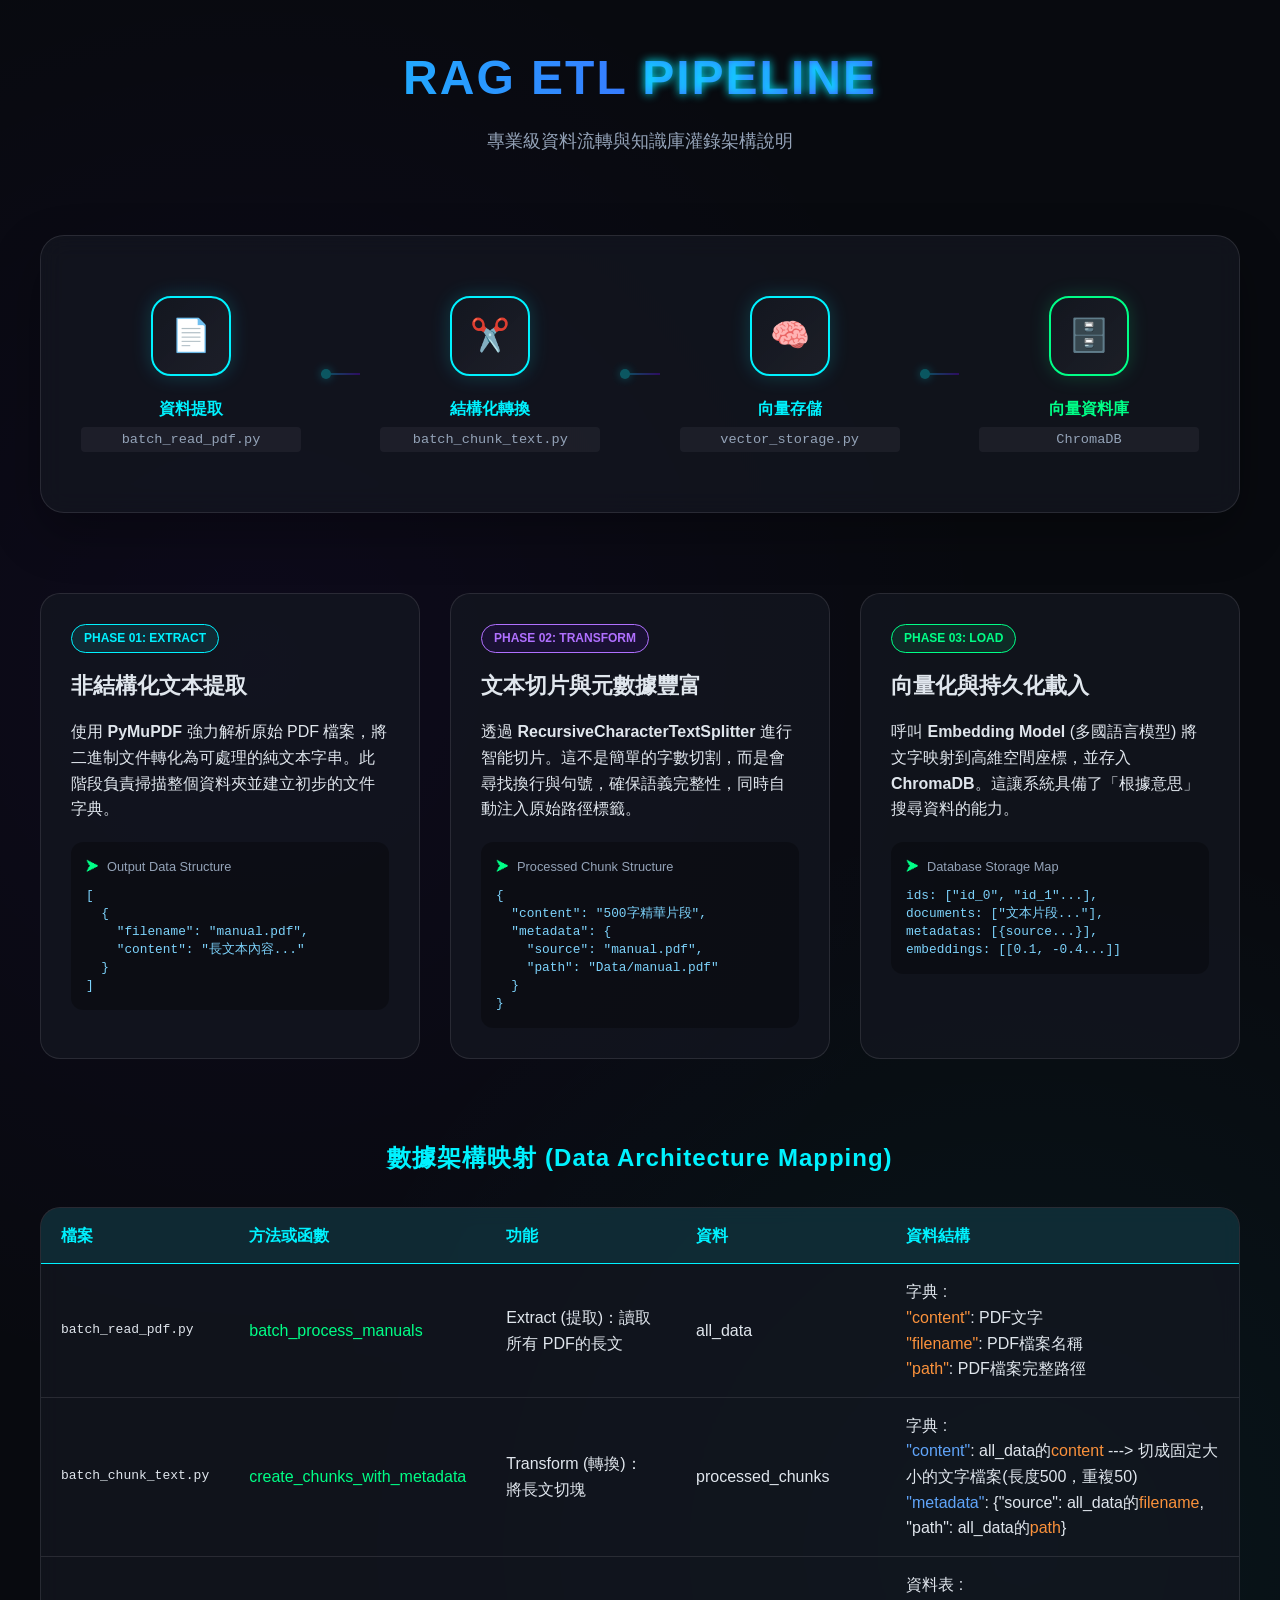
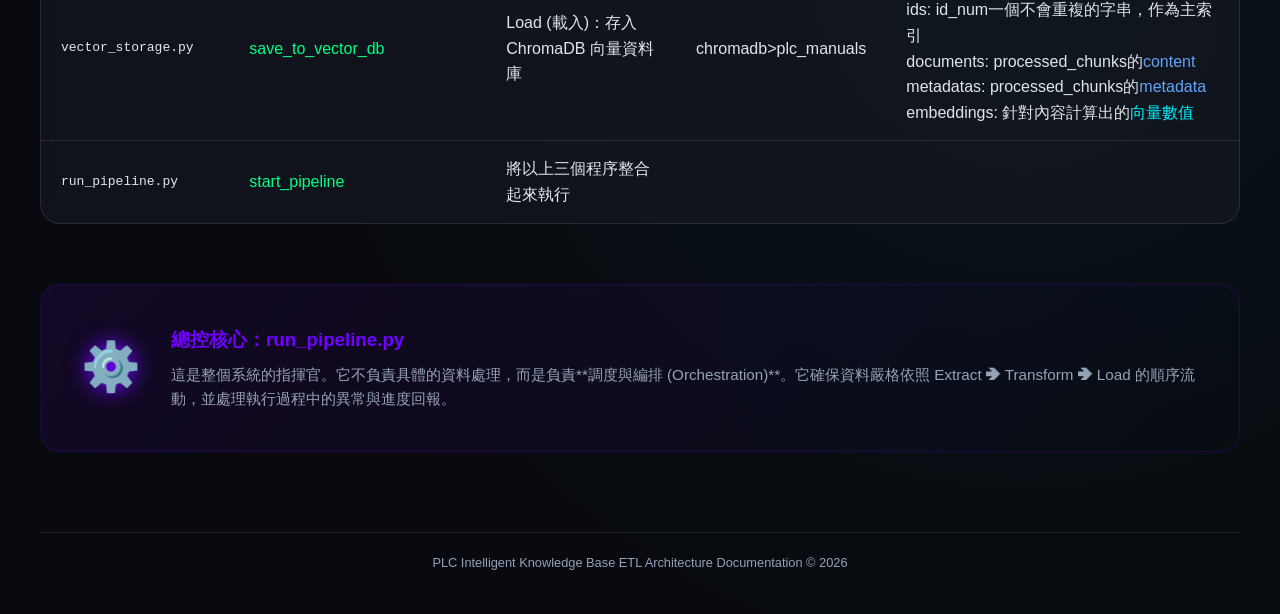
==== RAG_ETL/ETL_FlowChart.html @ bb7643c4 "feat: implement RAG ETL pipeline architecture with automated project launcher and dashboard visualiz" ====
<!DOCTYPE html>
<html lang="zh-TW">
<head>
    <meta charset="UTF-8">
    <meta name="viewport" content="width=device-width, initial-scale=1.0">
    <title>RAG_ETL 專業資料流水線架構圖</title>
    <style>
        :root {
            --bg-color: #080a0f;
            --card-bg: rgba(20, 24, 33, 0.7);
            --primary: #00f2ff;
            --secondary: #7000ff;
            --accent: #00ff87;
            --text-main: #e0e6ed;
            --text-dim: #94a3b8;
            --border: rgba(255, 255, 255, 0.1);
        }

        * {
            margin: 0;
            padding: 0;
            box-sizing: border-box;
            font-family: 'Segoe UI', 'PingFang TC', 'Microsoft JhengHei', sans-serif;
        }

        body {
            background-color: var(--bg-color);
            background-image: 
                radial-gradient(circle at 20% 30%, rgba(112, 0, 255, 0.05) 0%, transparent 40%),
                radial-gradient(circle at 80% 70%, rgba(0, 242, 255, 0.05) 0%, transparent 40%);
            color: var(--text-main);
            line-height: 1.6;
            overflow-x: hidden;
            padding: 40px 20px;
        }

        .container {
            max-width: 1200px;
            margin: 0 auto;
        }

        header {
            text-align: center;
            margin-bottom: 80px;
            animation: fadeInDown 0.8s ease-out;
        }

        h1 {
            font-size: 3rem;
            background: linear-gradient(to right, var(--primary), var(--secondary));
            -webkit-background-clip: text;
            -webkit-text-fill-color: transparent;
            margin-bottom: 10px;
            letter-spacing: 2px;
            text-transform: uppercase;
        }

        .subtitle {
            color: var(--text-dim);
            font-size: 1.1rem;
        }

        /* --- 動態流程圖區域 --- */
        .flow-visualizer {
            background: var(--card-bg);
            border: 1px solid var(--border);
            border-radius: 24px;
            padding: 60px 40px;
            backdrop-filter: blur(12px);
            margin-bottom: 80px;
            box-shadow: 0 20px 50px rgba(0, 0, 0, 0.3);
            position: relative;
            overflow: hidden;
        }

        .pipeline-track {
            display: flex;
            justify-content: space-between;
            align-items: center;
            position: relative;
            z-index: 2;
        }

        .node {
            width: 220px;
            text-align: center;
            position: relative;
            transition: transform 0.3s ease;
        }

        .node:hover {
            transform: translateY(-5px);
        }

        .icon-box {
            width: 80px;
            height: 80px;
            background: linear-gradient(135deg, var(--card-bg), rgba(255,255,255,0.05));
            border: 2px solid var(--primary);
            border-radius: 20px;
            margin: 0 auto 20px;
            display: flex;
            align-items: center;
            justify-content: center;
            font-size: 2rem;
            box-shadow: 0 0 20px rgba(0, 242, 255, 0.2);
        }

        .node-title {
            font-weight: bold;
            color: var(--primary);
            margin-bottom: 5px;
        }

        .node-file {
            font-family: 'Consolas', monospace;
            font-size: 0.85rem;
            color: var(--text-dim);
            background: rgba(255, 255, 255, 0.05);
            padding: 2px 8px;
            border-radius: 4px;
        }

        /* 連接線動畫 */
        .connector {
            flex-grow: 1;
            height: 2px;
            background: linear-gradient(to right, var(--primary), var(--secondary));
            position: relative;
            margin: 0 20px;
            opacity: 0.3;
        }

        .connector::after {
            content: '';
            position: absolute;
            top: -4px;
            left: 0;
            width: 10px;
            height: 10px;
            background: var(--primary);
            border-radius: 50%;
            box-shadow: 0 0 10px var(--primary);
            animation: flowMove 2s infinite linear;
        }

        /* --- 詳細說明卡片 --- */
        .details-grid {
            display: grid;
            grid-template-columns: repeat(auto-fit, minmax(350px, 1fr));
            gap: 30px;
        }

        .detail-card {
            background: var(--card-bg);
            border: 1px solid var(--border);
            border-radius: 20px;
            padding: 30px;
            transition: all 0.3s ease;
        }

        .detail-card:hover {
            border-color: var(--primary);
            box-shadow: 0 10px 30px rgba(0, 242, 255, 0.1);
        }

        .phase-tag {
            display: inline-block;
            padding: 4px 12px;
            border-radius: 50px;
            font-size: 0.75rem;
            font-weight: bold;
            margin-bottom: 15px;
            text-transform: uppercase;
        }

        .tag-extract { background: rgba(0, 242, 255, 0.1); color: var(--primary); border: 1px solid var(--primary); }
        .tag-transform { background: rgba(112, 0, 255, 0.1); color: #b070ff; border: 1px solid #b070ff; }
        .tag-load { background: rgba(0, 255, 135, 0.1); color: var(--accent); border: 1px solid var(--accent); }

        .card-h3 {
            font-size: 1.4rem;
            margin-bottom: 15px;
        }

        .data-schema {
            background: rgba(0, 0, 0, 0.3);
            border-radius: 12px;
            padding: 15px;
            margin-top: 20px;
        }

        .schema-title {
            font-size: 0.8rem;
            color: var(--text-dim);
            margin-bottom: 10px;
            display: flex;
            align-items: center;
        }

        .schema-title::before {
            content: '➤';
            margin-right: 8px;
            color: var(--accent);
        }

        .code-preview {
            font-family: 'Consolas', monospace;
            font-size: 0.8rem;
            color: #7dd3fc;
            line-height: 1.4;
        }

        /* --- 總控中心區塊 --- */
        .orchestrator {
            margin-top: 60px;
            padding: 40px;
            background: linear-gradient(135deg, rgba(112, 0, 255, 0.1), transparent);
            border: 1px solid rgba(112, 0, 255, 0.2);
            border-radius: 20px;
            display: flex;
            align-items: center;
            gap: 30px;
        }

        .brain-icon {
            font-size: 3rem;
            filter: drop-shadow(0 0 10px var(--secondary));
        }

        /* 動畫定義 */
        @keyframes flowMove {
            0% { left: 0; opacity: 0; }
            50% { opacity: 1; }
            100% { left: 100%; opacity: 0; }
        }

        @keyframes fadeInDown {
            from { opacity: 0; transform: translateY(-30px); }
            to { opacity: 1; transform: translateY(0); }
        }

        .glow-text {
            text-shadow: 0 0 10px var(--primary);
        }

        @media (max-width: 900px) {
            .pipeline-track {
                flex-direction: column;
                gap: 40px;
            }
            .connector {
                width: 2px;
                height: 40px;
                margin: 10px 0;
            }
            .connector::after {
                animation: flowMoveVertical 2s infinite linear;
            }
        }

        @keyframes flowMoveVertical {
            0% { top: 0; opacity: 0; }
            50% { opacity: 1; }
            100% { top: 100%; opacity: 0; }
        }
    </style>
</head>
<body>

<div class="container">
    <header>
        <h1>RAG ETL <span class="glow-text">Pipeline</span></h1>
        <p class="subtitle">專業級資料流轉與知識庫灌錄架構說明</p>
    </header>

    <!-- 視覺化流程圖 -->
    <div class="flow-visualizer">
        <div class="pipeline-track">
            <div class="node">
                <div class="icon-box">📄</div>
                <div class="node-title">資料提取</div>
                <div class="node-file">batch_read_pdf.py</div>
            </div>

            <div class="connector"></div>

            <div class="node">
                <div class="icon-box">✂️</div>
                <div class="node-title">結構化轉換</div>
                <div class="node-file">batch_chunk_text.py</div>
            </div>

            <div class="connector"></div>

            <div class="node">
                <div class="icon-box">🧠</div>
                <div class="node-title">向量存儲</div>
                <div class="node-file">vector_storage.py</div>
            </div>

            <div class="connector"></div>

            <div class="node" style="border-color: var(--accent);">
                <div class="icon-box" style="border-color: var(--accent); box-shadow: 0 0 20px rgba(0, 255, 135, 0.2);">🗄️</div>
                <div class="node-title" style="color: var(--accent);">向量資料庫</div>
                <div class="node-file">ChromaDB</div>
            </div>
        </div>
    </div>

    <!-- 詳細說明網格 -->
    <div class="details-grid">
        <!-- Card 1 -->
        <div class="detail-card">
            <span class="phase-tag tag-extract">Phase 01: Extract</span>
            <h3 class="card-h3">非結構化文本提取</h3>
            <p>使用 <b>PyMuPDF</b> 強力解析原始 PDF 檔案，將二進制文件轉化為可處理的純文本字串。此階段負責掃描整個資料夾並建立初步的文件字典。</p>
            <div class="data-schema">
                <div class="schema-title">Output Data Structure</div>
                <div class="code-preview">
                    [<br>
                    &nbsp;&nbsp;{<br>
                    &nbsp;&nbsp;&nbsp;&nbsp;"filename": "manual.pdf",<br>
                    &nbsp;&nbsp;&nbsp;&nbsp;"content": "長文本內容..."<br>
                    &nbsp;&nbsp;}<br>
                    ]
                </div>
            </div>
        </div>

        <!-- Card 2 -->
        <div class="detail-card">
            <span class="phase-tag tag-transform">Phase 02: Transform</span>
            <h3 class="card-h3">文本切片與元數據豐富</h3>
            <p>透過 <b>RecursiveCharacterTextSplitter</b> 進行智能切片。這不是簡單的字數切割，而是會尋找換行與句號，確保語義完整性，同時自動注入原始路徑標籤。</p>
            <div class="data-schema">
                <div class="schema-title">Processed Chunk Structure</div>
                <div class="code-preview">
                    {<br>
                    &nbsp;&nbsp;"content": "500字精華片段",<br>
                    &nbsp;&nbsp;"metadata": {<br>
                    &nbsp;&nbsp;&nbsp;&nbsp;"source": "manual.pdf",<br>
                    &nbsp;&nbsp;&nbsp;&nbsp;"path": "Data/manual.pdf"<br>
                    &nbsp;&nbsp;}<br>
                    }
                </div>
            </div>
        </div>

        <!-- Card 3 -->
        <div class="detail-card">
            <span class="phase-tag tag-load">Phase 03: Load</span>
            <h3 class="card-h3">向量化與持久化載入</h3>
            <p>呼叫 <b>Embedding Model</b> (多國語言模型) 將文字映射到高維空間座標，並存入 <b>ChromaDB</b>。這讓系統具備了「根據意思」搜尋資料的能力。</p>
            <div class="data-schema">
                <div class="schema-title">Database Storage Map</div>
                <div class="code-preview">
                    ids: ["id_0", "id_1"...],<br>
                    documents: ["文本片段..."],<br>
                    metadatas: [{source...}],<br>
                    embeddings: [[0.1, -0.4...]]

                </div>
            </div>
        </div>
    </div>

    <!-- 數據架構映射表 -->
    <div class="mapping-section" style="margin-top: 80px;">
        <h2 style="color: var(--primary); margin-bottom: 30px; text-align: center; letter-spacing: 1px;">數據架構映射 (Data Architecture Mapping)</h2>
        <div class="table-container" style="background: var(--card-bg); border: 1px solid var(--border); border-radius: 20px; overflow-x: auto; backdrop-filter: blur(10px);">
            <table style="width: 100%; border-collapse: collapse; text-align: left; min-width: 1000px;">
                <thead>
                    <tr style="background: rgba(0, 242, 255, 0.1); border-bottom: 1px solid var(--primary);">
                        <th style="padding: 15px 20px; color: var(--primary); width: 10%;">檔案</th>
                        <th style="padding: 15px 20px; color: var(--primary); width: 20%;">方法或函數</th>
                        <th style="padding: 15px 20px; color: var(--primary); width: 20%;">功能</th>
                        <th style="padding: 15px 20px; color: var(--primary); width: 10%;">資料</th>
                        <th style="padding: 15px 20px; color: var(--primary); width: 40%;">資料結構</th>
                    </tr>
                </thead>
                <tbody>
                    <tr style="border-bottom: 1px solid var(--border); transition: background 0.3s;" onmouseover="this.style.background='rgba(255,255,255,0.03)'" onmouseout="this.style.background='transparent'">
                        <td style="padding: 15px 20px; font-family: monospace;">batch_read_pdf.py</td>
                        <td style="padding: 15px 20px; color: var(--accent);">batch_process_manuals</td>
                        <td style="padding: 15px 20px;">Extract (提取)：讀取所有 PDF的長文</td>
                        <td style="padding: 15px 20px;">all_data</td>
                        <td style="padding: 15px 20px; line-height: 1.6;">
                            字典 :<br>
                            <span style="color: #fb923c;">"content"</span>: PDF文字<br>
                            <span style="color: #fb923c;">"filename"</span>: PDF檔案名稱<br>
                            <span style="color: #fb923c;">"path"</span>: PDF檔案完整路徑
                        </td>
                    </tr>
                    <tr style="border-bottom: 1px solid var(--border); transition: background 0.3s;" onmouseover="this.style.background='rgba(255,255,255,0.03)'" onmouseout="this.style.background='transparent'">
                        <td style="padding: 15px 20px; font-family: monospace;">batch_chunk_text.py</td>
                        <td style="padding: 15px 20px; color: var(--accent);">create_chunks_with_metadata</td>
                        <td style="padding: 15px 20px;">Transform (轉換)：將長文切塊</td>
                        <td style="padding: 15px 20px;">processed_chunks</td>
                        <td style="padding: 15px 20px; line-height: 1.6;">
                            字典 :<br>
                            <span style="color: #60a5fa;">"content"</span>: all_data的<span style="color: #fb923c;">content</span> ---&gt; 切成固定大小的文字檔案(長度500，重複50)<br>
                            <span style="color: #60a5fa;">"metadata"</span>: {"source": all_data的<span style="color: #fb923c;">filename</span>, "path": all_data的<span style="color: #fb923c;">path</span>}
                        </td>
                    </tr>
                    <tr style="border-bottom: 1px solid var(--border); transition: background 0.3s;" onmouseover="this.style.background='rgba(255,255,255,0.03)'" onmouseout="this.style.background='transparent'">
                        <td style="padding: 15px 20px; font-family: monospace;">vector_storage.py</td>
                        <td style="padding: 15px 20px; color: var(--accent);">save_to_vector_db</td>
                        <td style="padding: 15px 20px;">Load (載入)：存入 ChromaDB 向量資料庫</td>
                        <td style="padding: 15px 20px;">chromadb&gt;plc_manuals</td>
                        <td style="padding: 15px 20px; line-height: 1.6;">
                            資料表 :<br>
                            ids: id_num一個不會重複的字串，作為主索引<br>
                            documents: processed_chunks的<span style="color: #60a5fa;">content</span><br>
                            metadatas: processed_chunks的<span style="color: #60a5fa;">metadata</span><br>
                            embeddings: 針對內容計算出的<span style="color: #00f2ff;">向量數值</span>

                        </td>
                    </tr>

                    <tr style="transition: background 0.3s;" onmouseover="this.style.background='rgba(255,255,255,0.03)'" onmouseout="this.style.background='transparent'">
                        <td style="padding: 15px 20px; font-family: monospace;">run_pipeline.py</td>
                        <td style="padding: 15px 20px; color: var(--accent);">start_pipeline</td>
                        <td style="padding: 15px 20px;">將以上三個程序整合起來執行</td>
                        <td style="padding: 15px 20px;"></td>
                        <td style="padding: 15px 20px;"></td>
                    </tr>
                </tbody>
            </table>
        </div>
    </div>


    <!-- 總控中心 -->

    <div class="orchestrator">
        <div class="brain-icon">⚙️</div>
        <div>
            <h3 style="color: var(--secondary); margin-bottom: 8px;">總控核心：run_pipeline.py</h3>
            <p style="color: var(--text-dim); font-size: 0.95rem;">
                這是整個系統的指揮官。它不負責具體的資料處理，而是負責**調度與編排 (Orchestration)**。它確保資料嚴格依照 Extract ➔ Transform ➔ Load 的順序流動，並處理執行過程中的異常與進度回報。
            </p>
        </div>
    </div>

    <footer style="margin-top: 80px; text-align: center; color: var(--text-dim); font-size: 0.8rem; border-top: 1px solid var(--border); padding-top: 20px;">
        PLC Intelligent Knowledge Base ETL Architecture Documentation &copy; 2026
    </footer>
</div>

<script>
    // 增加一點微動效，讓滑鼠移動時卡片有微弱的跟隨光影
    document.querySelectorAll('.detail-card').forEach(card => {
        card.addEventListener('mousemove', e => {
            const rect = card.getBoundingClientRect();
            const x = e.clientX - rect.left;
            const y = e.clientY - rect.top;
            card.style.background = `radial-gradient(circle at ${x}px ${y}px, rgba(0, 242, 255, 0.05) 0%, transparent 80%), var(--card-bg)`;
        });
        card.addEventListener('mouseleave', () => {
            card.style.background = 'var(--card-bg)';
        });
    });
</script>

</body>
</html>
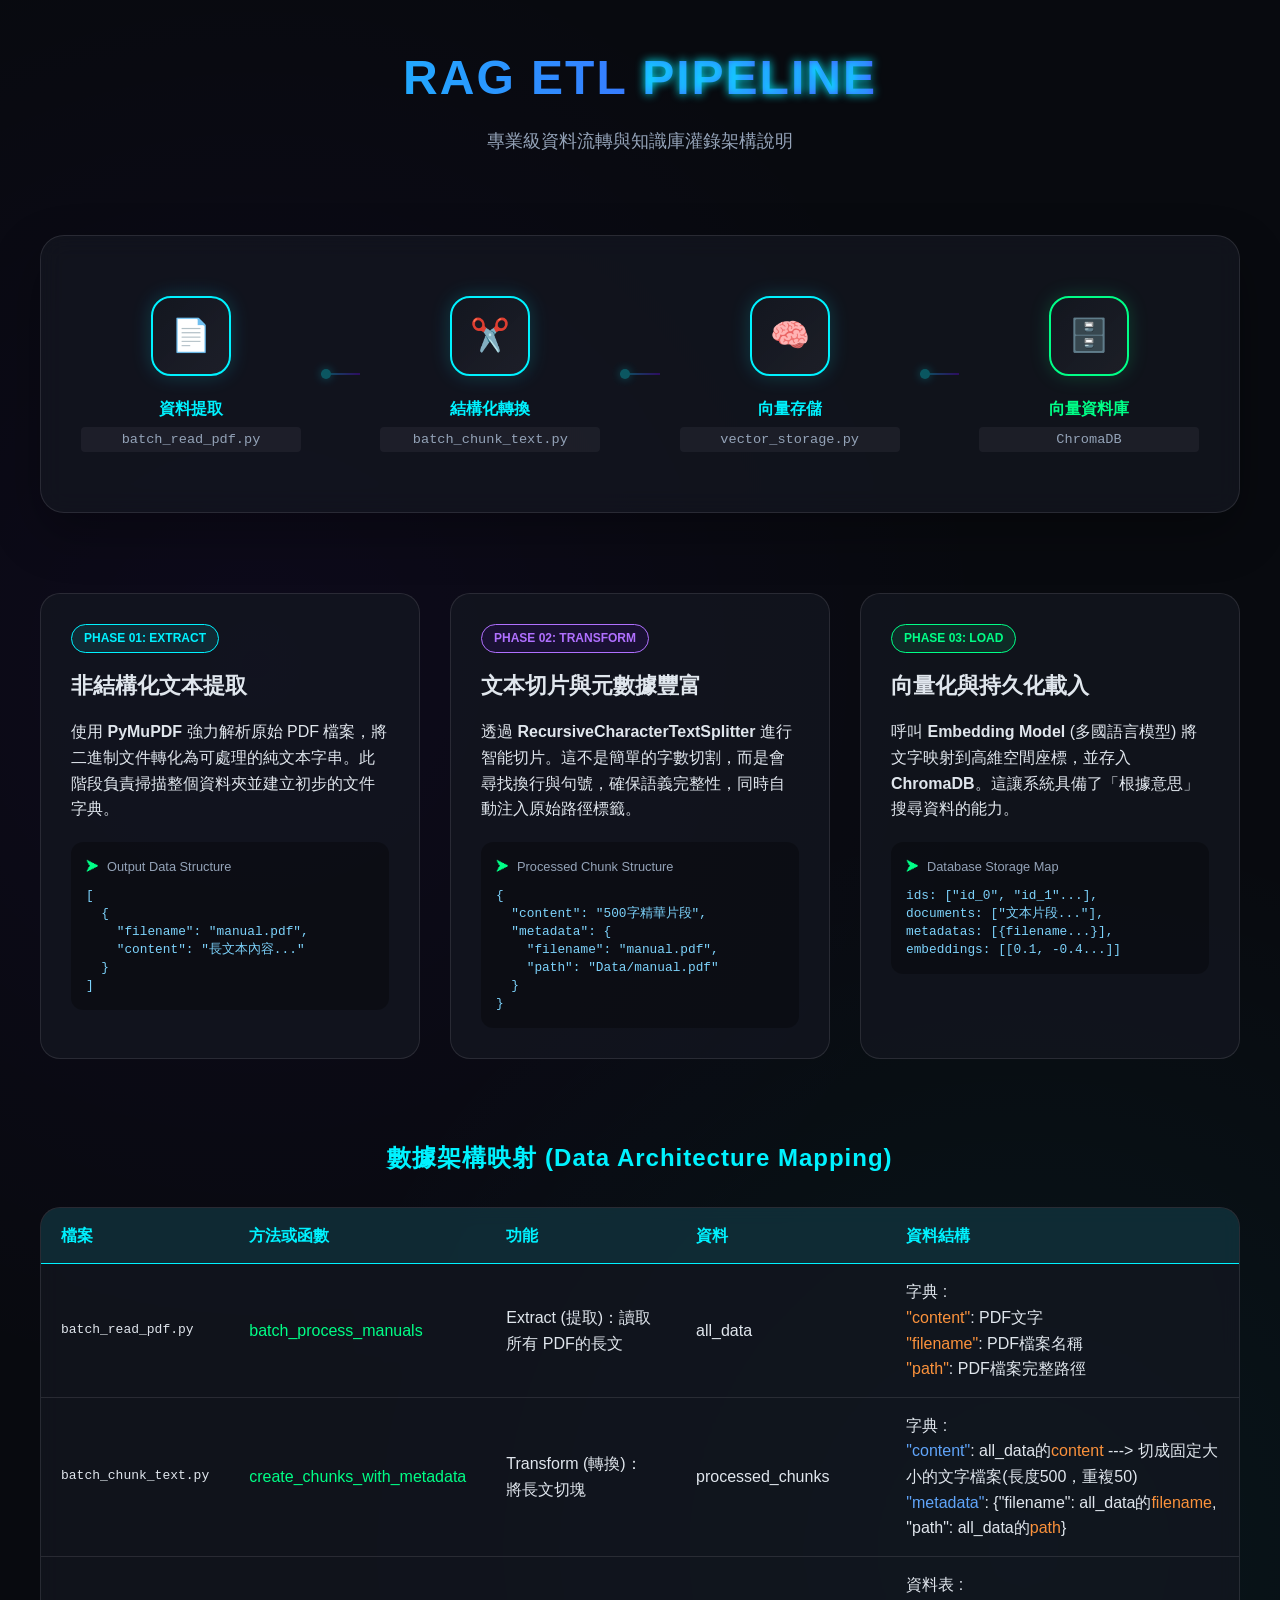
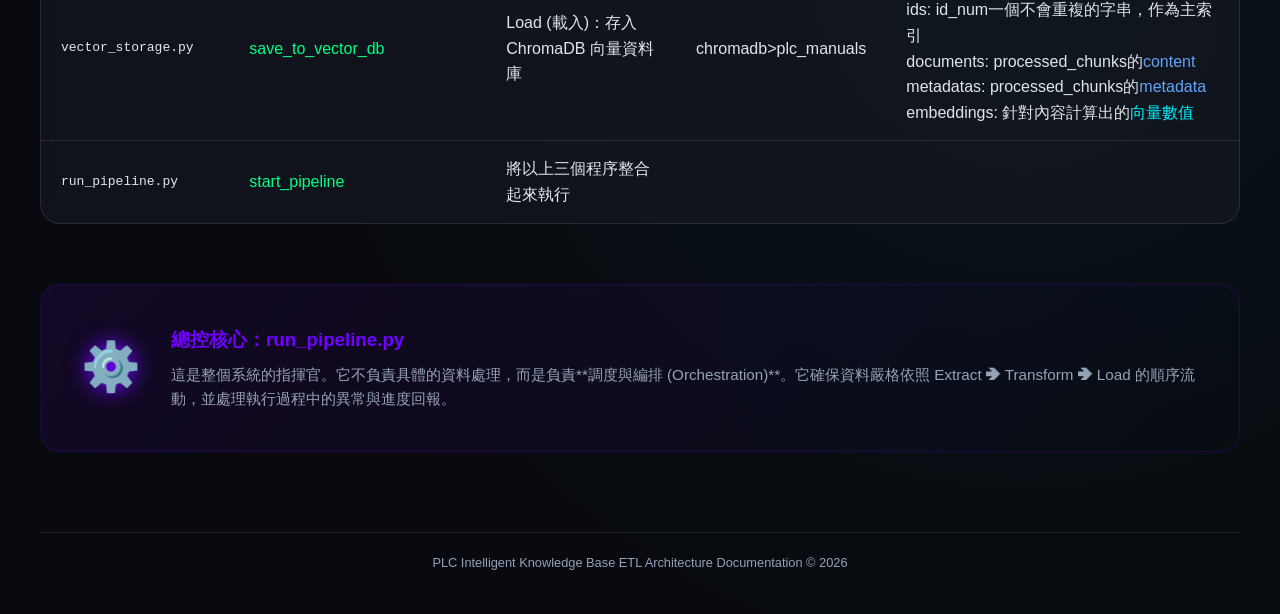
==== commit af395d31: "feat: add RAG ETL pipeline visualization and implementation for batch text chunking" ====
--- a/RAG_ETL/ETL_FlowChart.html
+++ b/RAG_ETL/ETL_FlowChart.html
@@ -340,7 +340,7 @@
                     {<br>
                     &nbsp;&nbsp;"content": "500字精華片段",<br>
                     &nbsp;&nbsp;"metadata": {<br>
-                    &nbsp;&nbsp;&nbsp;&nbsp;"source": "manual.pdf",<br>
+                    &nbsp;&nbsp;&nbsp;&nbsp;"filename": "manual.pdf",<br>
                     &nbsp;&nbsp;&nbsp;&nbsp;"path": "Data/manual.pdf"<br>
                     &nbsp;&nbsp;}<br>
                     }
@@ -358,7 +358,7 @@
                 <div class="code-preview">
                     ids: ["id_0", "id_1"...],<br>
                     documents: ["文本片段..."],<br>
-                    metadatas: [{source...}],<br>
+                    metadatas: [{filename...}],<br>
                     embeddings: [[0.1, -0.4...]]
 
                 </div>
@@ -401,7 +401,7 @@
                         <td style="padding: 15px 20px; line-height: 1.6;">
                             字典 :<br>
                             <span style="color: #60a5fa;">"content"</span>: all_data的<span style="color: #fb923c;">content</span> ---&gt; 切成固定大小的文字檔案(長度500，重複50)<br>
-                            <span style="color: #60a5fa;">"metadata"</span>: {"source": all_data的<span style="color: #fb923c;">filename</span>, "path": all_data的<span style="color: #fb923c;">path</span>}
+                            <span style="color: #60a5fa;">"metadata"</span>: {"filename": all_data的<span style="color: #fb923c;">filename</span>, "path": all_data的<span style="color: #fb923c;">path</span>}
                         </td>
                     </tr>
                     <tr style="border-bottom: 1px solid var(--border); transition: background 0.3s;" onmouseover="this.style.background='rgba(255,255,255,0.03)'" onmouseout="this.style.background='transparent'">
